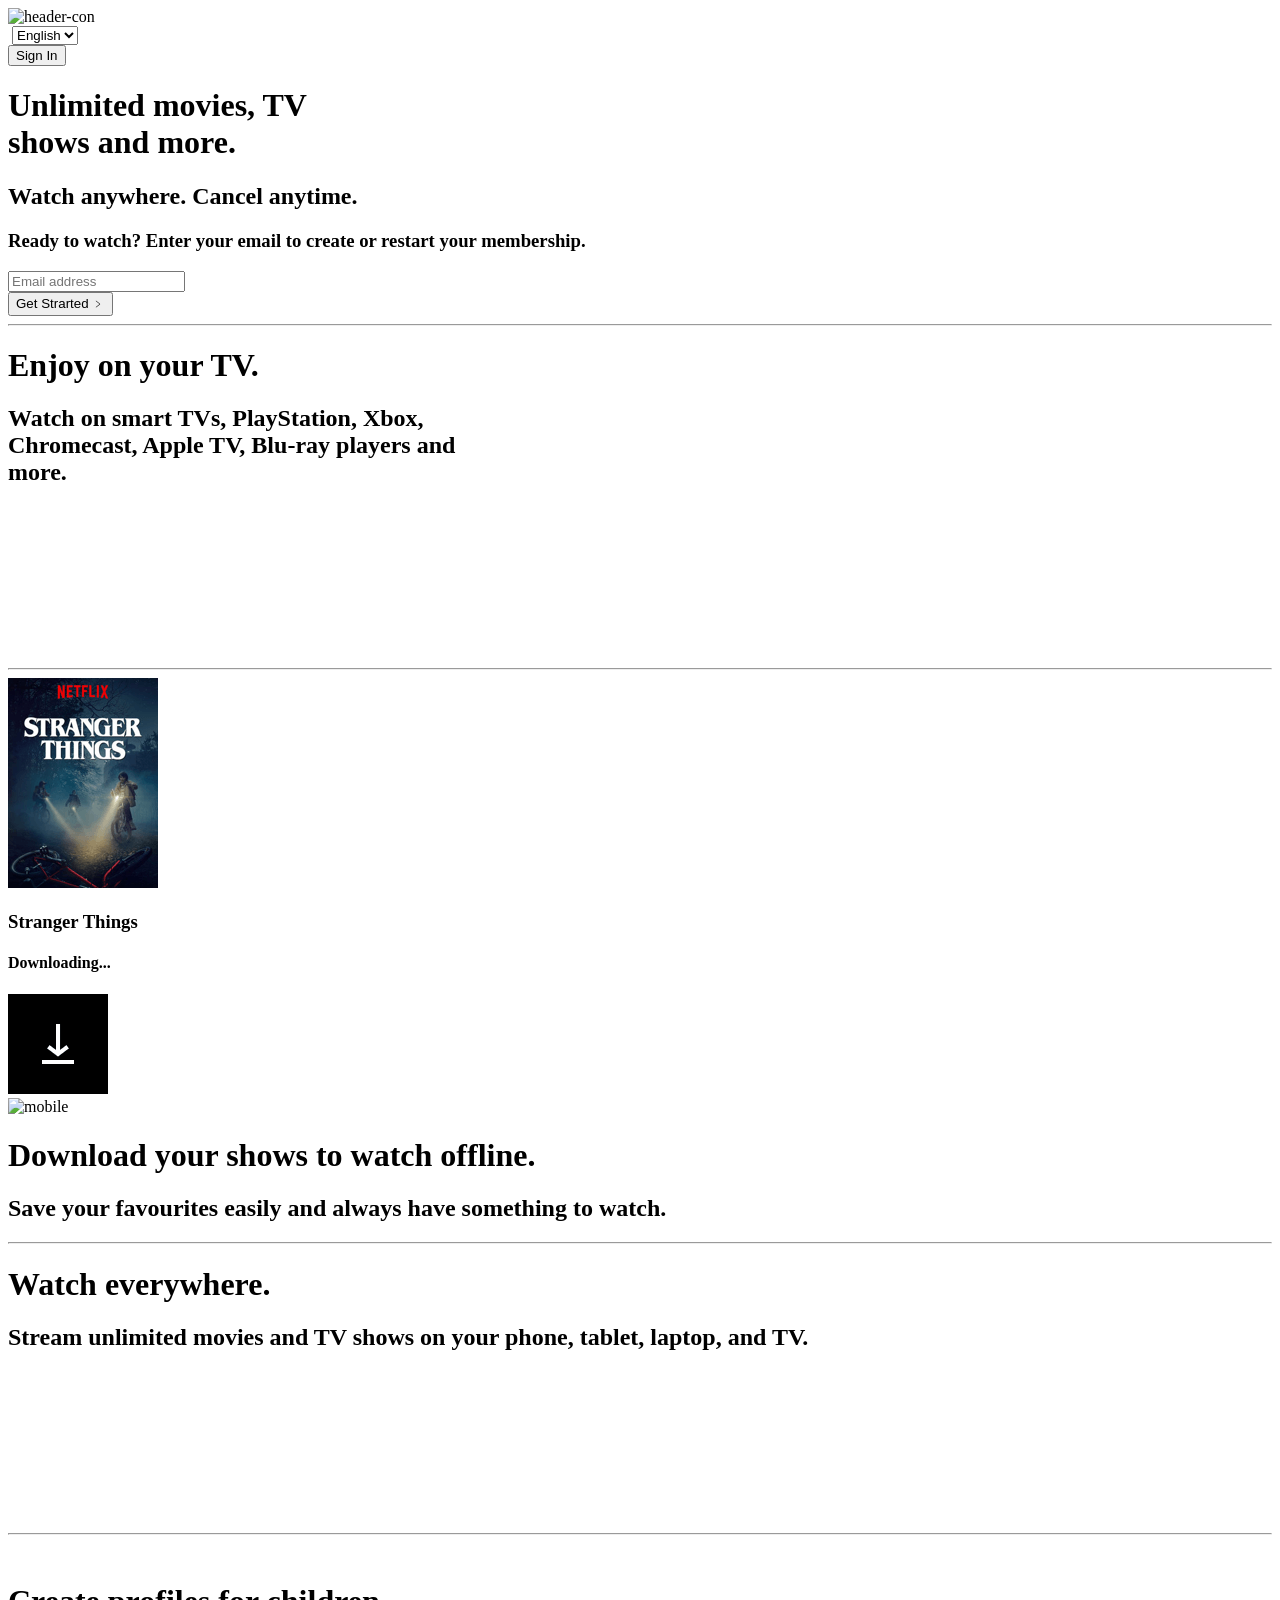
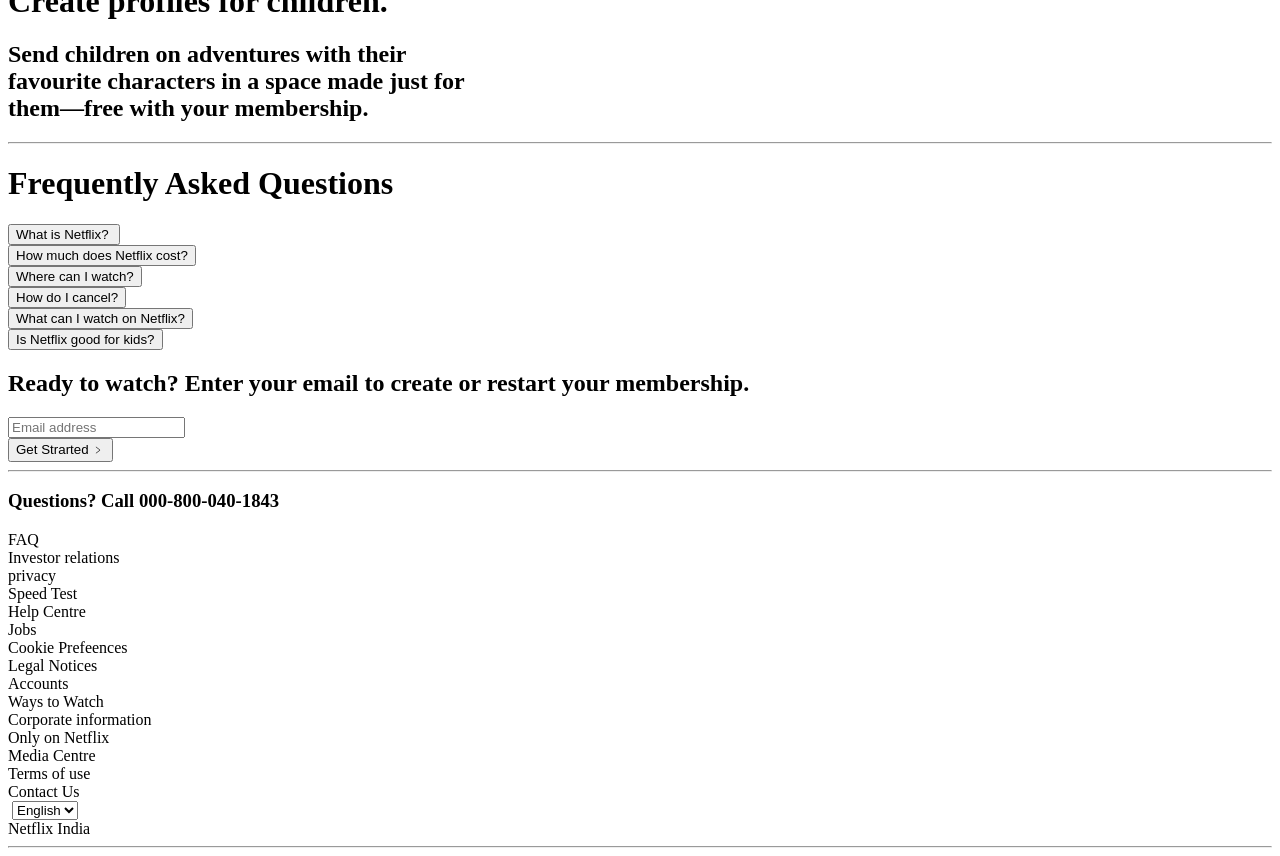
==== index.html @ 5cff6fd0 "title changed" ====
<!DOCTYPE html>
<html>
    <head>
        <title>Netfix Clone</title>
        <link rel="shortcut icon" href="../netflix/images/N.png" type="image/x-icon">
        <link rel="stylesheet" href="../netflix/css/header.css">
        <link rel="stylesheet" href="../netflix/css/general.css">
        <link rel="stylesheet" href="../netflix/css/section2.css">
        <link rel="stylesheet" href="../netflix/css/section3.css">
        <link rel="stylesheet" href="../netflix/css/section4.css">
        <link rel="stylesheet" href="../netflix/css/section5.css">
        <link rel="stylesheet" href="../netflix/css/section6.css">
        <link rel="stylesheet" href="../netflix/css/footer.css">
    </head>
    <body>
        <div class="header">
            <div class="top-header">
                <div>
                    <img class="header-icon" src="../netflix/images/page icon.svg" alt="header-con">
                </div>
                <div class="header-right">
                    <div class="select">
                        <img class="globe" src="../netflix/images/globe.png" alt="">
                        <select data-uia="language-picker-header" class="lang-select" id="lang-switcher-header-select" tabindex="0" placeholder="lang-switcher">
                            <option selected="" lang="en" value="/in/" data-language="en" data-country="IN">English</option>
                            <option lang="hi" value="/in-hi/" data-language="hi" data-country="IN">हिन्दी</option>
                        </select>
                    </div>
                    <div>
                </div>               
                    <button class="Sign-in-button">Sign In</button>
                </div>
            </div>
            <div class="middle-header">
                <div class="headers">
                    <h1 class="H-h1">Unlimited movies, TV <br> shows and more.</h1>
                    <h2 class="H-h2">Watch anywhere. Cancel anytime.</h2>
                    <h3 class="H-h3">Ready to watch? Enter your email to create or restart your membership.</h3>
                    <div class="input">
                        <div class="email-input">
                            <input class="email" type="email" placeholder="Email address">
                        </div>
                        <div>
                            <button class="input-button">Get Strarted &#xFE65;</button>
                        </div>
                    </div>
                </div>             
             </div>
        </div>
        <hr class="hr1">
        <div class="section2">
           <div class="s-2-1">
                <div class="sec2-h">
                    <div><h1 class="s2-h1">Enjoy on your TV.</h1></div>
                <div><h2 class="s2-h2">Watch on smart TVs, PlayStation, Xbox,<br>
                    Chromecast, Apple TV, Blu-ray players and <br>
                     more.</h2>
                </div>
                </div>               
           </div> 
           <div class="s-2-2">
                <img class="tv" src="../netflix/images/tv.png" alt="">
                <video class="tv-video" data-uia="our-story-card-video" autoplay="" playsinline="" muted="" loop=""><source src="https://assets.nflxext.com/ffe/siteui/acquisition/ourStory/fuji/desktop/video-tv-in-0819.m4v" type="video/mp4"></video>
           </div>
        </div>
        <hr class="hr1">
        <div class="section3">
            <div class="mobile">                
                <div class="m-part2">
                    <div class="m-animation">
                        <div class="m-sec1"><img src="images/boxshot.png" alt=""></div>
                        <div class="m-sec2">
                            <h3>Stranger Things</h3>
                            <h4>Downloading...</h4>
                        </div>
                        <div class="m-sec3">
                            <img src="images/download-icon.gif" alt="">
                        </div>
                    </div>
                </div>   
                <div class="m-part1"><img src="../netflix/images/mobile.jpg" alt="mobile"></div>             
            </div>
            <div class="sec3-h">
                <div class="s3-h1">
                    <h1>Download your shows to watch offline.</h1>
                </div>
                <div class="s3-h2">
                    <h2>Save your favourites easily and always have something to watch.</h2>
                </div>
            </div>
        </div>
        <hr class="hr1">
        <div class="section4">            
            <div class="s4-h">
                <h1>Watch everywhere.</h1>
                <h2>Stream unlimited movies and TV shows on your phone, tablet, laptop, and TV.</h2>
            </div>
            <div class="tv-2">
                <img src="../netflix/images/tv-2.png" alt="">
                <video class="our-story-card-video" data-uia="our-story-card-video" autoplay="" playsinline="" muted="" loop=""><source src="https://assets.nflxext.com/ffe/siteui/acquisition/ourStory/fuji/desktop/video-devices-in.m4v" type="video/mp4"></video>
            </div>
        </div>
        <hr class="hr1">
        <div class="section5">
            <div class="s5-pic">
                <img src="../netflix/images/kids-pic.png" alt="">
            </div>
            <div class="s5-h">
                <h1>Create profiles for children.</h1>
                <h2>Send children on adventures with their <br> favourite characters in a space made just for <br> them—free with your membership.</h2>
            </div>
        </div>
        <hr class="hr1">
        <div class="section6">
            <div class="s6-h">
                <h1>Frequently Asked Questions</h1>
            </div>
            <div class="FAQ">
                <div class="FAQ-button">
                    <button>What is Netflix? <img class="plus" src="../netflix/images/plus.svg" alt=""></button>
                </div>
                <div class="FAQ-button">
                    <button>How much does Netflix cost?<img class="plus" src="../netflix/images/plus.svg" alt=""></button>
                </div>
                <div class="FAQ-button">
                    <button>Where can I watch?<img class="plus" src="../netflix/images/plus.svg" alt=""></button>
                </div>
                <div class="FAQ-button">
                    <button>How do I cancel?<img class="plus" src="../netflix/images/plus.svg" alt=""></button>
                </div>
                <div class="FAQ-button">
                    <button>What can I watch on Netflix?<img class="plus" src="../netflix/images/plus.svg" alt=""></button>
                </div>
                <div class="FAQ-button">
                    <button>Is Netflix good for kids?<img class="plus" src="../netflix/images/plus.svg" alt=""></button>
                </div>
            </div>
            <div class="s6-h2">
                <h2>Ready to watch? Enter your email to create or restart your membership.</h2>
            </div>
            <div>
                <div class="s6-input">
                    <div class="s6-email-input">
                        <input class="s6-email" type="email" placeholder="Email address">
                    </div>
                    <div>
                        <button class="s6-input-button">Get Strarted &#xFE65;</button>
                    </div>
                </div>
            </div>
        </div>
        <hr class="hr1">
        <div class="footer">
            <div>
                <h3>Questions? Call 000-800-040-1843</h3>
            </div>
            <div class="footer-content">
                <div class="footer-column">
                    <div class="r1">FAQ</div>
                    <div class="r2">Investor relations</div>
                    <div class="r3">privacy</div>
                    <div class="r4">Speed Test</div>
                </div>
                <div class="footer-column">
                    <div class="r1">Help Centre</div>
                    <div class="r2">Jobs</div>
                    <div class="r3">Cookie Prefeences</div>
                    <div class="r4">Legal Notices</div>
                </div>
                <div class="footer-column">
                    <div class="r1">Accounts</div>
                    <div class="r2">Ways to Watch</div>
                    <div class="r3">Corporate information</div>
                    <div class="r4">Only on Netflix </div>
                </div>
                <div class="footer-column">
                    <div class="r1">Media Centre</div>
                    <div class="r2">Terms of use</div>
                    <div class="r3">Contact Us</div>                    
                </div>
            </div>
            <div>               
                <div class="f-select">
                    <img class="f-globe" src="../netflix/images/globe.png" alt="">
                    <select data-uia="language-picker-header" class="f-lang-select" id="lang-switcher-header-select" tabindex="0" placeholder="lang-switcher">
                        <option selected="" lang="en" value="/in/" data-language="en" data-country="IN">English</option>
                        <option lang="hi" value="/in-hi/" data-language="hi" data-country="IN">हिन्दी</option>
                    </select>
                </div>
                <div>                   
            </div>
            <div class="netflix-india">Netflix India</div>
        </div>
        <hr class="hr2">
    </body>
</html>
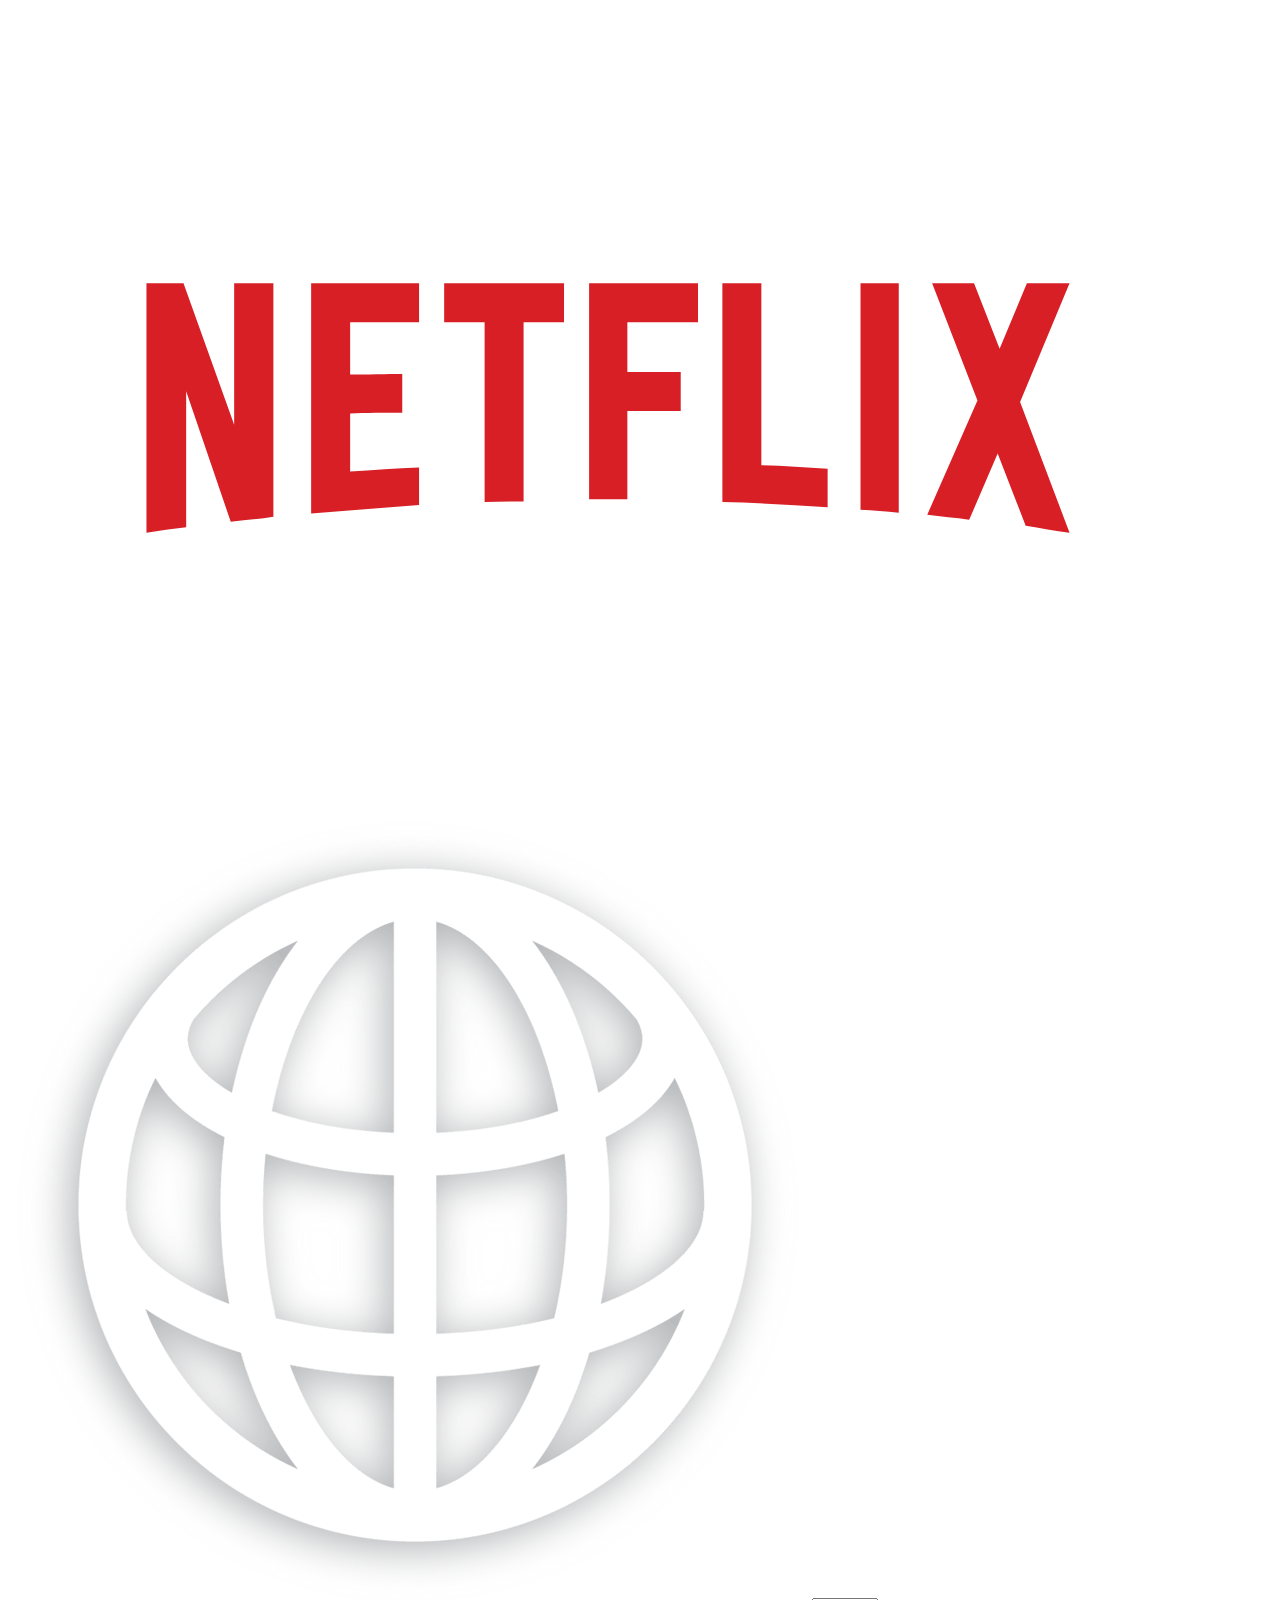
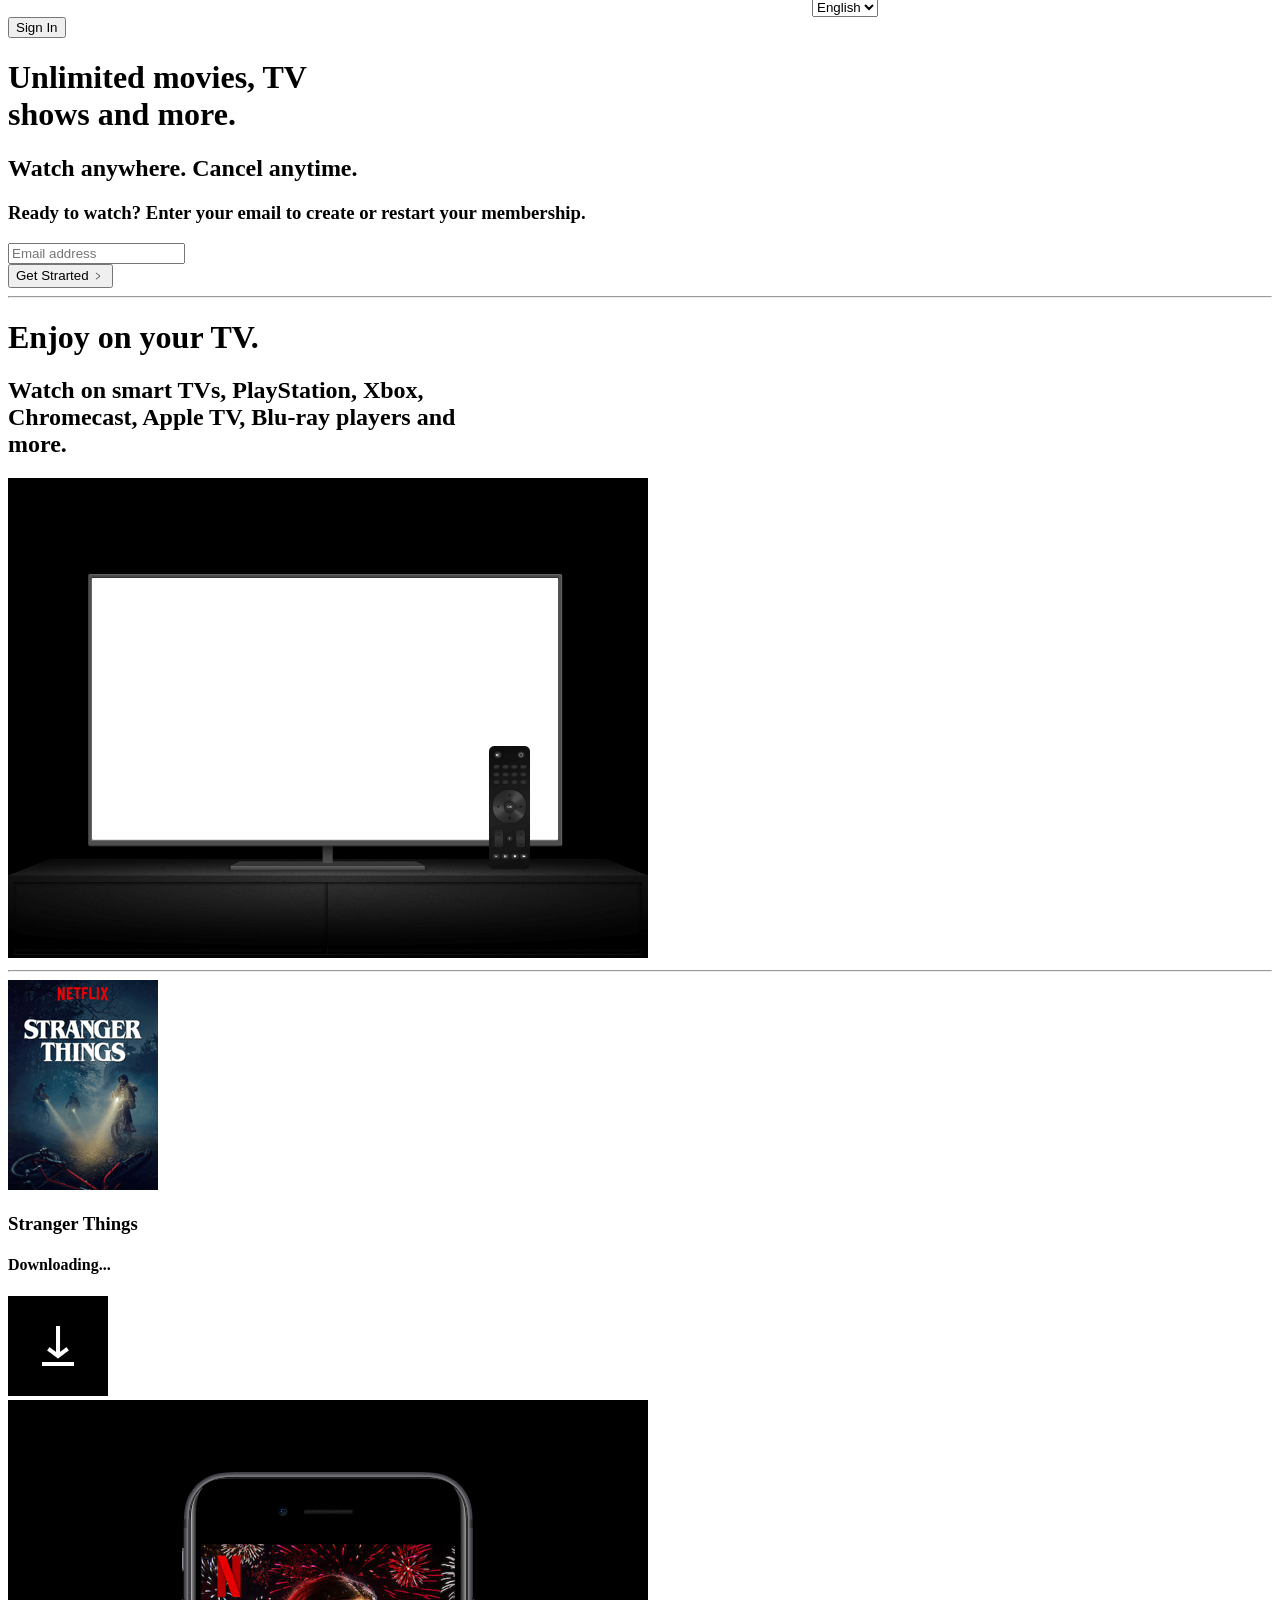
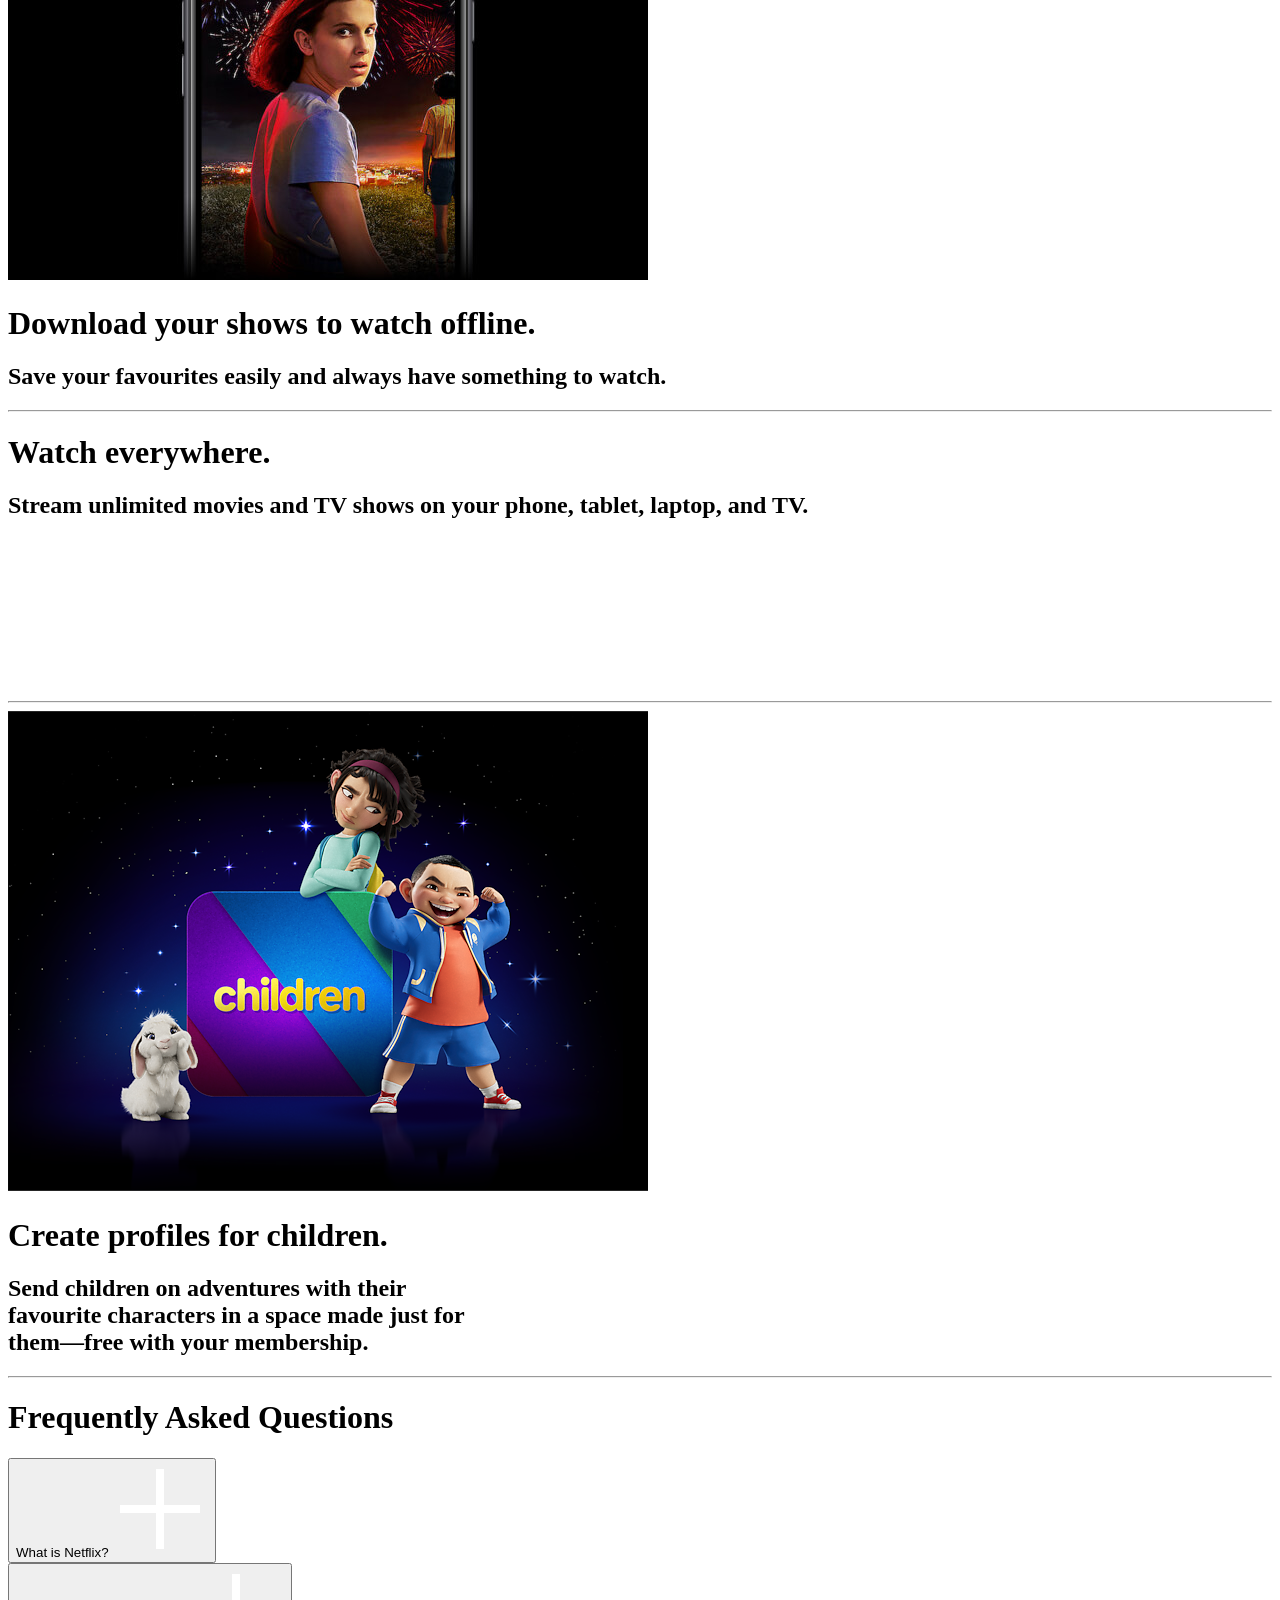
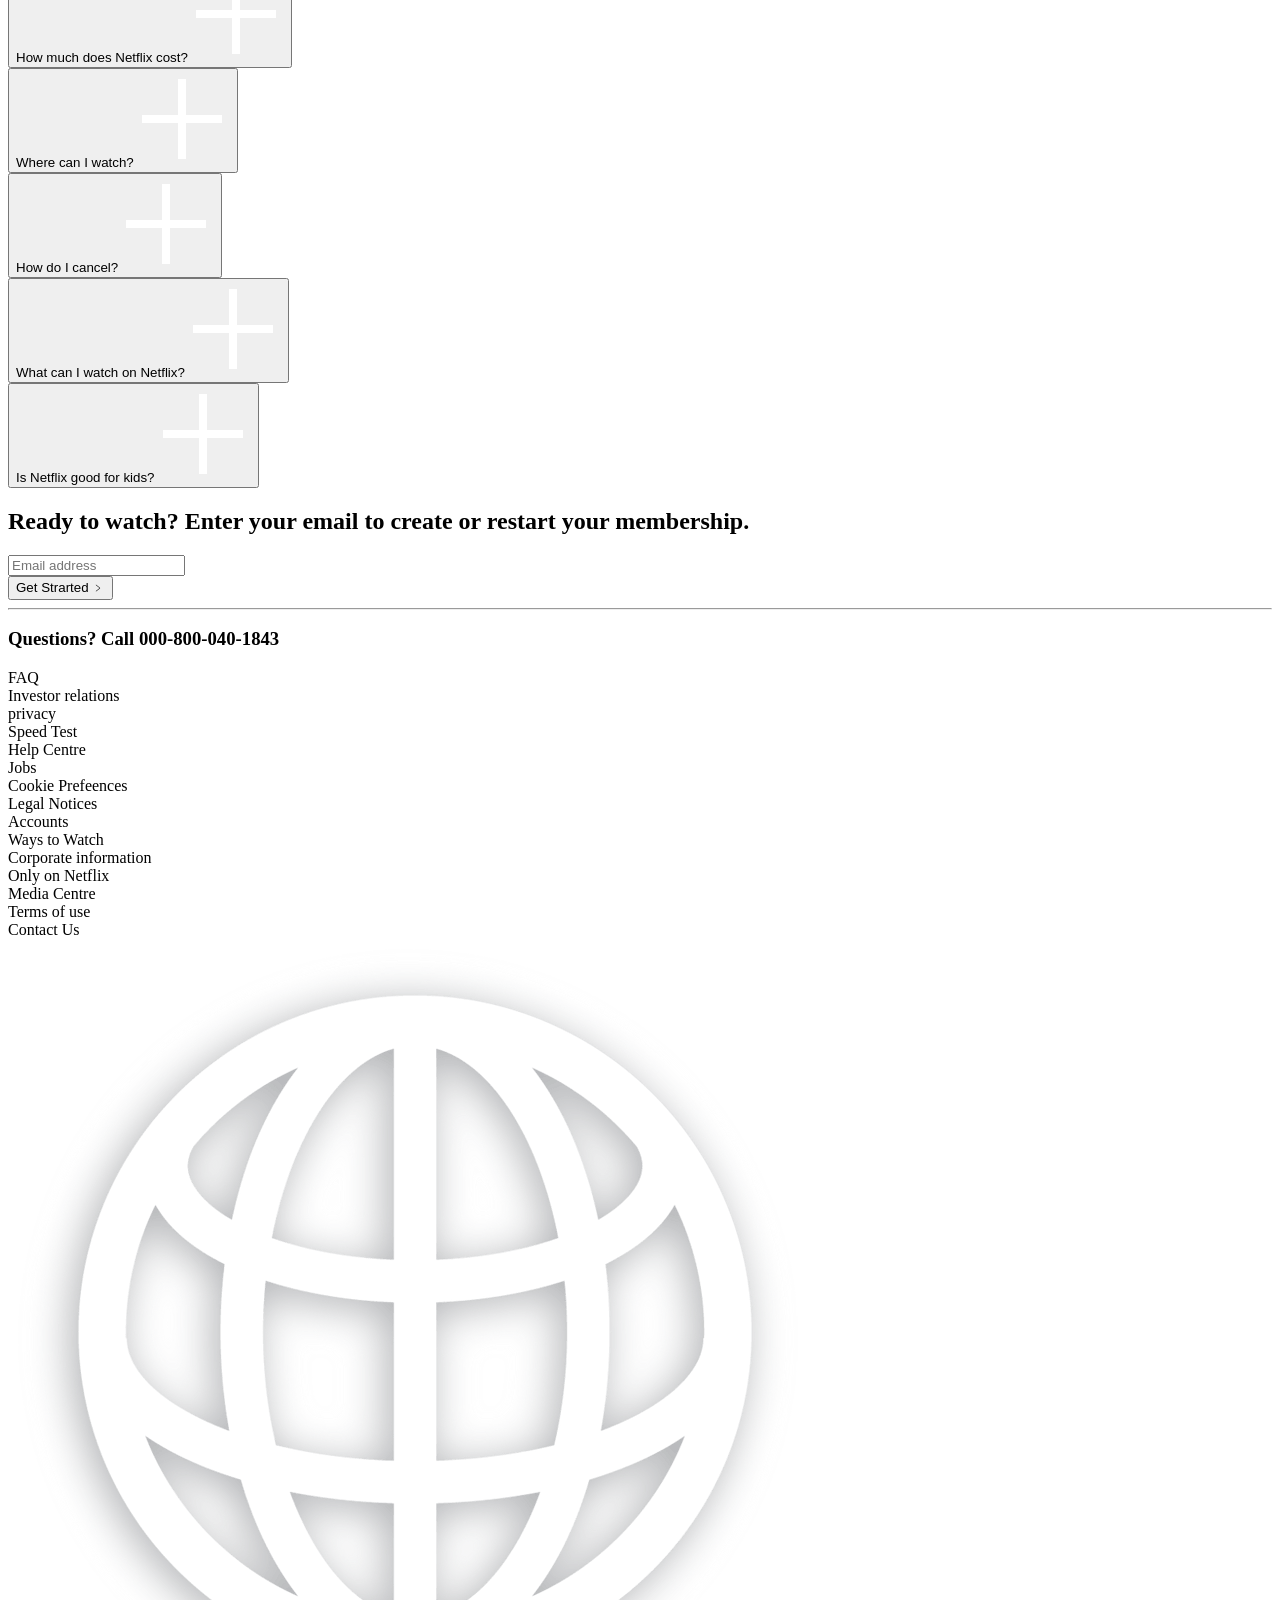
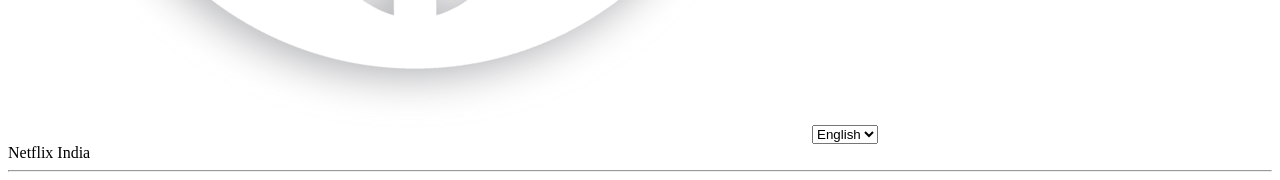
==== commit fd7e3a8d: "changed" ====
--- a/index.html
+++ b/index.html
@@ -2,7 +2,7 @@
 <html>
     <head>
         <title>Netfix Clone</title>
-        <link rel="shortcut icon" href="../netflix/images/N.png" type="image/x-icon">
+        <link rel="shortcut icon" href="images/N.png" type="image/x-icon">
         <link rel="stylesheet" href="../netflix/css/header.css">
         <link rel="stylesheet" href="../netflix/css/general.css">
         <link rel="stylesheet" href="../netflix/css/section2.css">
@@ -16,11 +16,11 @@
         <div class="header">
             <div class="top-header">
                 <div>
-                    <img class="header-icon" src="../netflix/images/page icon.svg" alt="header-con">
+                    <img class="header-icon" src="images/page icon.svg" alt="header-con">
                 </div>
                 <div class="header-right">
                     <div class="select">
-                        <img class="globe" src="../netflix/images/globe.png" alt="">
+                        <img class="globe" src="images/globe.png" alt="">
                         <select data-uia="language-picker-header" class="lang-select" id="lang-switcher-header-select" tabindex="0" placeholder="lang-switcher">
                             <option selected="" lang="en" value="/in/" data-language="en" data-country="IN">English</option>
                             <option lang="hi" value="/in-hi/" data-language="hi" data-country="IN">हिन्दी</option>
@@ -59,7 +59,7 @@
                 </div>               
            </div> 
            <div class="s-2-2">
-                <img class="tv" src="../netflix/images/tv.png" alt="">
+                <img class="tv" src="images/tv.png" alt="">
                 <video class="tv-video" data-uia="our-story-card-video" autoplay="" playsinline="" muted="" loop=""><source src="https://assets.nflxext.com/ffe/siteui/acquisition/ourStory/fuji/desktop/video-tv-in-0819.m4v" type="video/mp4"></video>
            </div>
         </div>
@@ -78,7 +78,7 @@
                         </div>
                     </div>
                 </div>   
-                <div class="m-part1"><img src="../netflix/images/mobile.jpg" alt="mobile"></div>             
+                <div class="m-part1"><img src="images/mobile.jpg" alt="mobile"></div>             
             </div>
             <div class="sec3-h">
                 <div class="s3-h1">
@@ -96,14 +96,14 @@
                 <h2>Stream unlimited movies and TV shows on your phone, tablet, laptop, and TV.</h2>
             </div>
             <div class="tv-2">
-                <img src="../netflix/images/tv-2.png" alt="">
+                <img src="mages/tv-2.png" alt="">
                 <video class="our-story-card-video" data-uia="our-story-card-video" autoplay="" playsinline="" muted="" loop=""><source src="https://assets.nflxext.com/ffe/siteui/acquisition/ourStory/fuji/desktop/video-devices-in.m4v" type="video/mp4"></video>
             </div>
         </div>
         <hr class="hr1">
         <div class="section5">
             <div class="s5-pic">
-                <img src="../netflix/images/kids-pic.png" alt="">
+                <img src="images/kids-pic.png" alt="">
             </div>
             <div class="s5-h">
                 <h1>Create profiles for children.</h1>
@@ -117,22 +117,22 @@
             </div>
             <div class="FAQ">
                 <div class="FAQ-button">
-                    <button>What is Netflix? <img class="plus" src="../netflix/images/plus.svg" alt=""></button>
+                    <button>What is Netflix? <img class="plus" src="images/plus.svg" alt=""></button>
                 </div>
                 <div class="FAQ-button">
-                    <button>How much does Netflix cost?<img class="plus" src="../netflix/images/plus.svg" alt=""></button>
+                    <button>How much does Netflix cost?<img class="plus" src="images/plus.svg" alt=""></button>
                 </div>
                 <div class="FAQ-button">
-                    <button>Where can I watch?<img class="plus" src="../netflix/images/plus.svg" alt=""></button>
+                    <button>Where can I watch?<img class="plus" src="images/plus.svg" alt=""></button>
                 </div>
                 <div class="FAQ-button">
-                    <button>How do I cancel?<img class="plus" src="../netflix/images/plus.svg" alt=""></button>
+                    <button>How do I cancel?<img class="plus" src="images/plus.svg" alt=""></button>
                 </div>
                 <div class="FAQ-button">
-                    <button>What can I watch on Netflix?<img class="plus" src="../netflix/images/plus.svg" alt=""></button>
+                    <button>What can I watch on Netflix?<img class="plus" src="images/plus.svg" alt=""></button>
                 </div>
                 <div class="FAQ-button">
-                    <button>Is Netflix good for kids?<img class="plus" src="../netflix/images/plus.svg" alt=""></button>
+                    <button>Is Netflix good for kids?<img class="plus" src="images/plus.svg" alt=""></button>
                 </div>
             </div>
             <div class="s6-h2">
@@ -181,7 +181,7 @@
             </div>
             <div>               
                 <div class="f-select">
-                    <img class="f-globe" src="../netflix/images/globe.png" alt="">
+                    <img class="f-globe" src="images/globe.png" alt="">
                     <select data-uia="language-picker-header" class="f-lang-select" id="lang-switcher-header-select" tabindex="0" placeholder="lang-switcher">
                         <option selected="" lang="en" value="/in/" data-language="en" data-country="IN">English</option>
                         <option lang="hi" value="/in-hi/" data-language="hi" data-country="IN">हिन्दी</option>
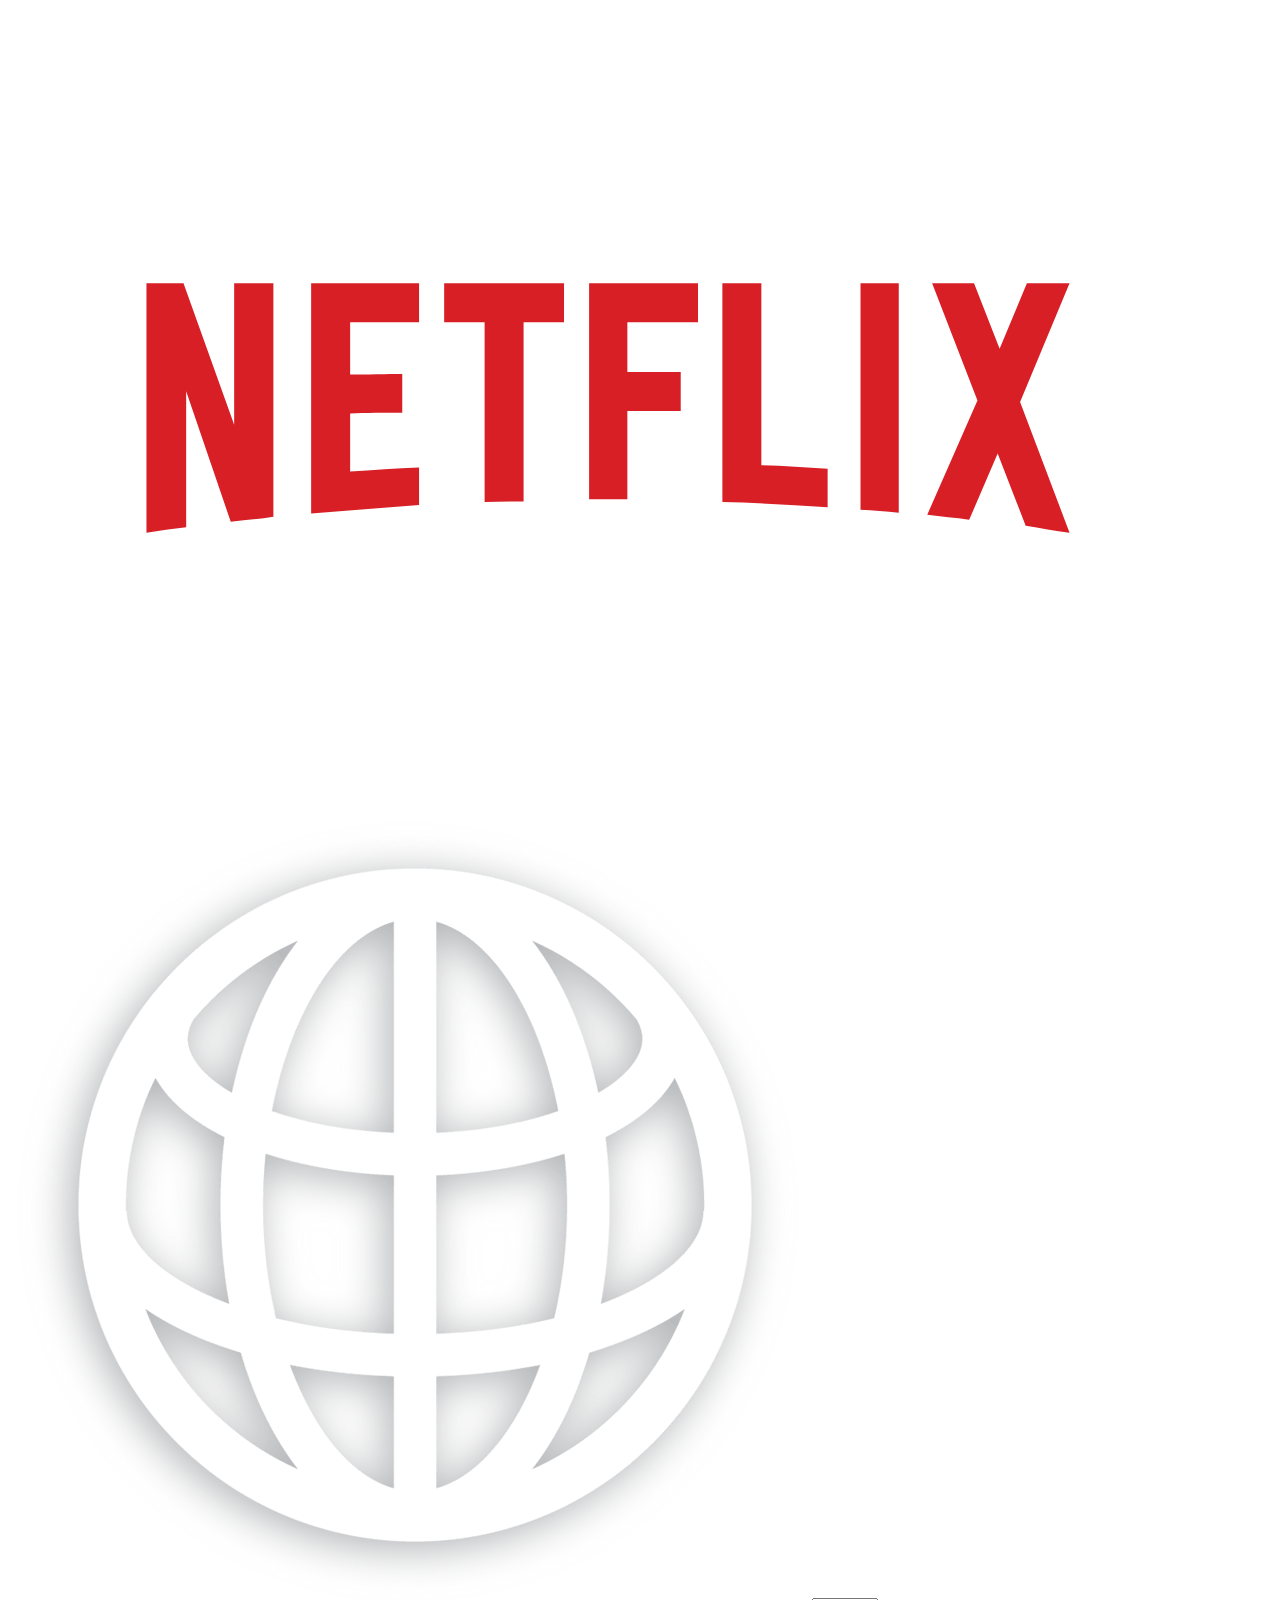
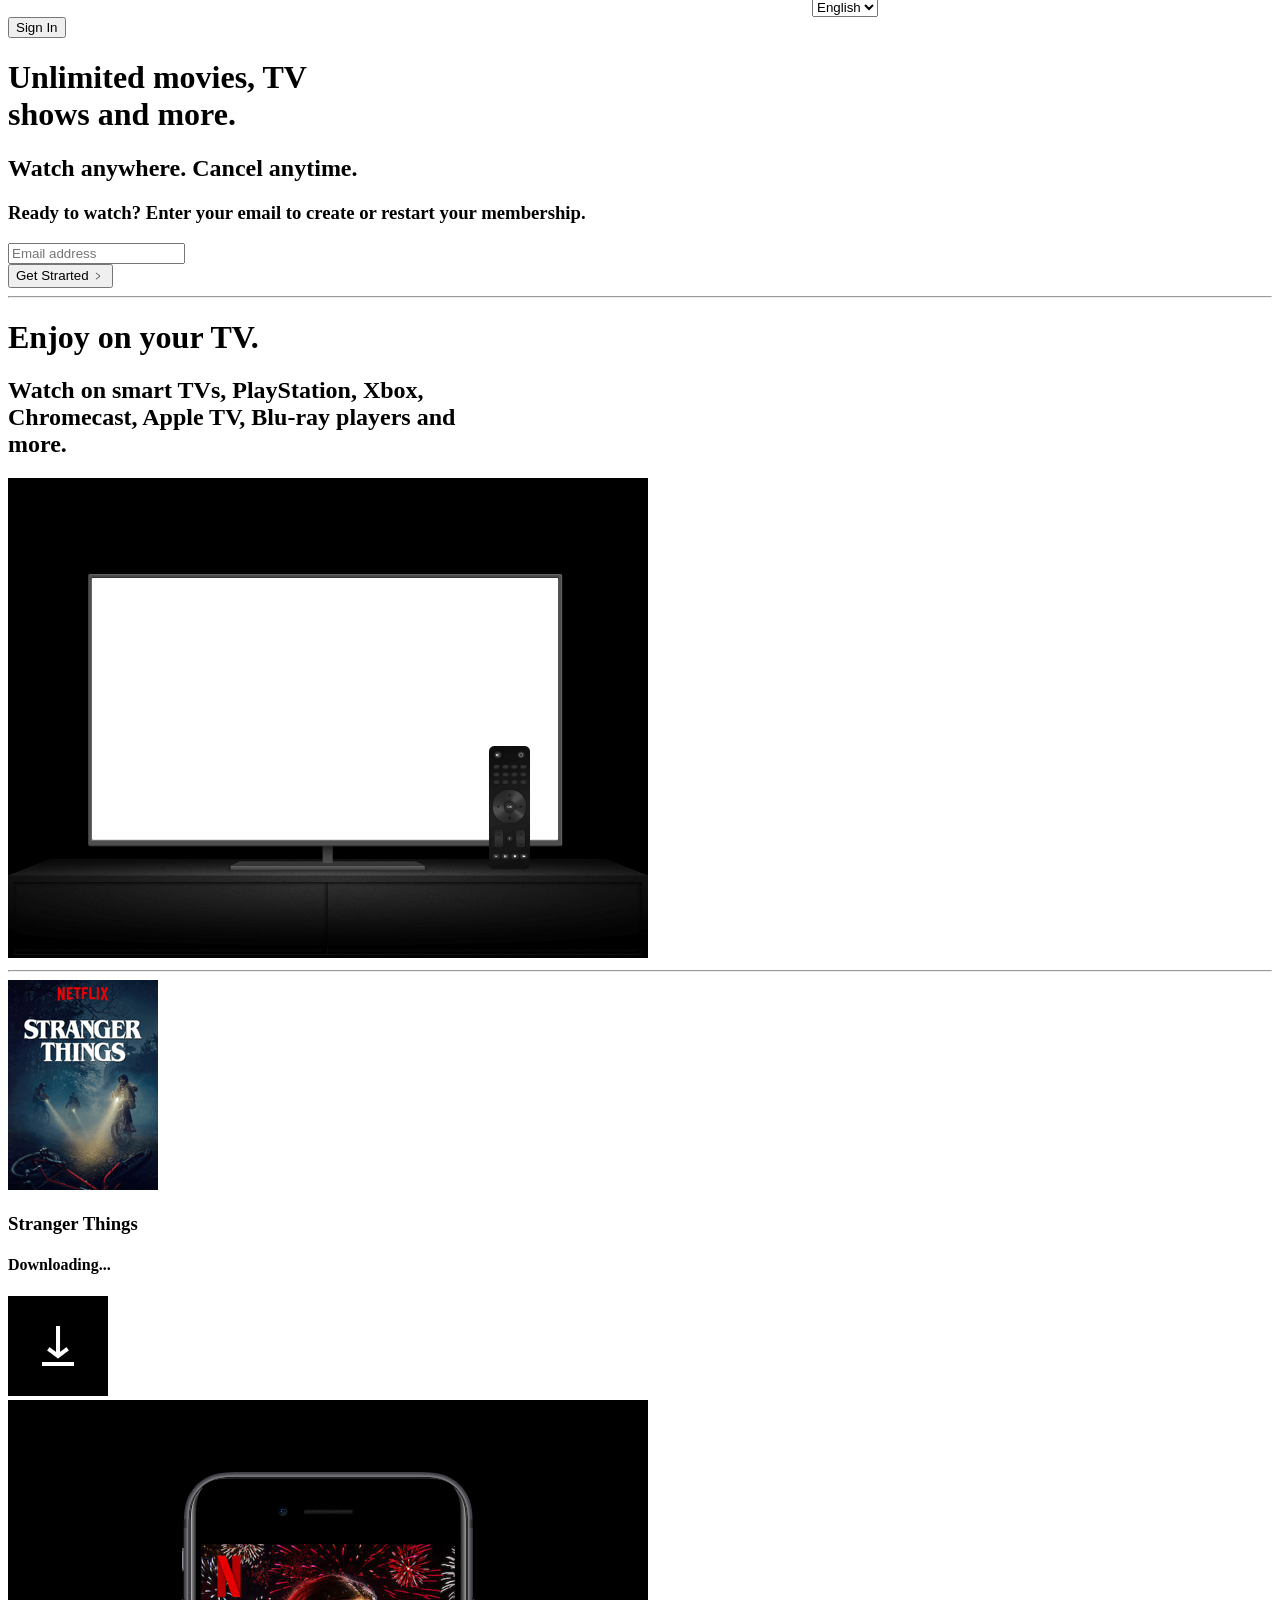
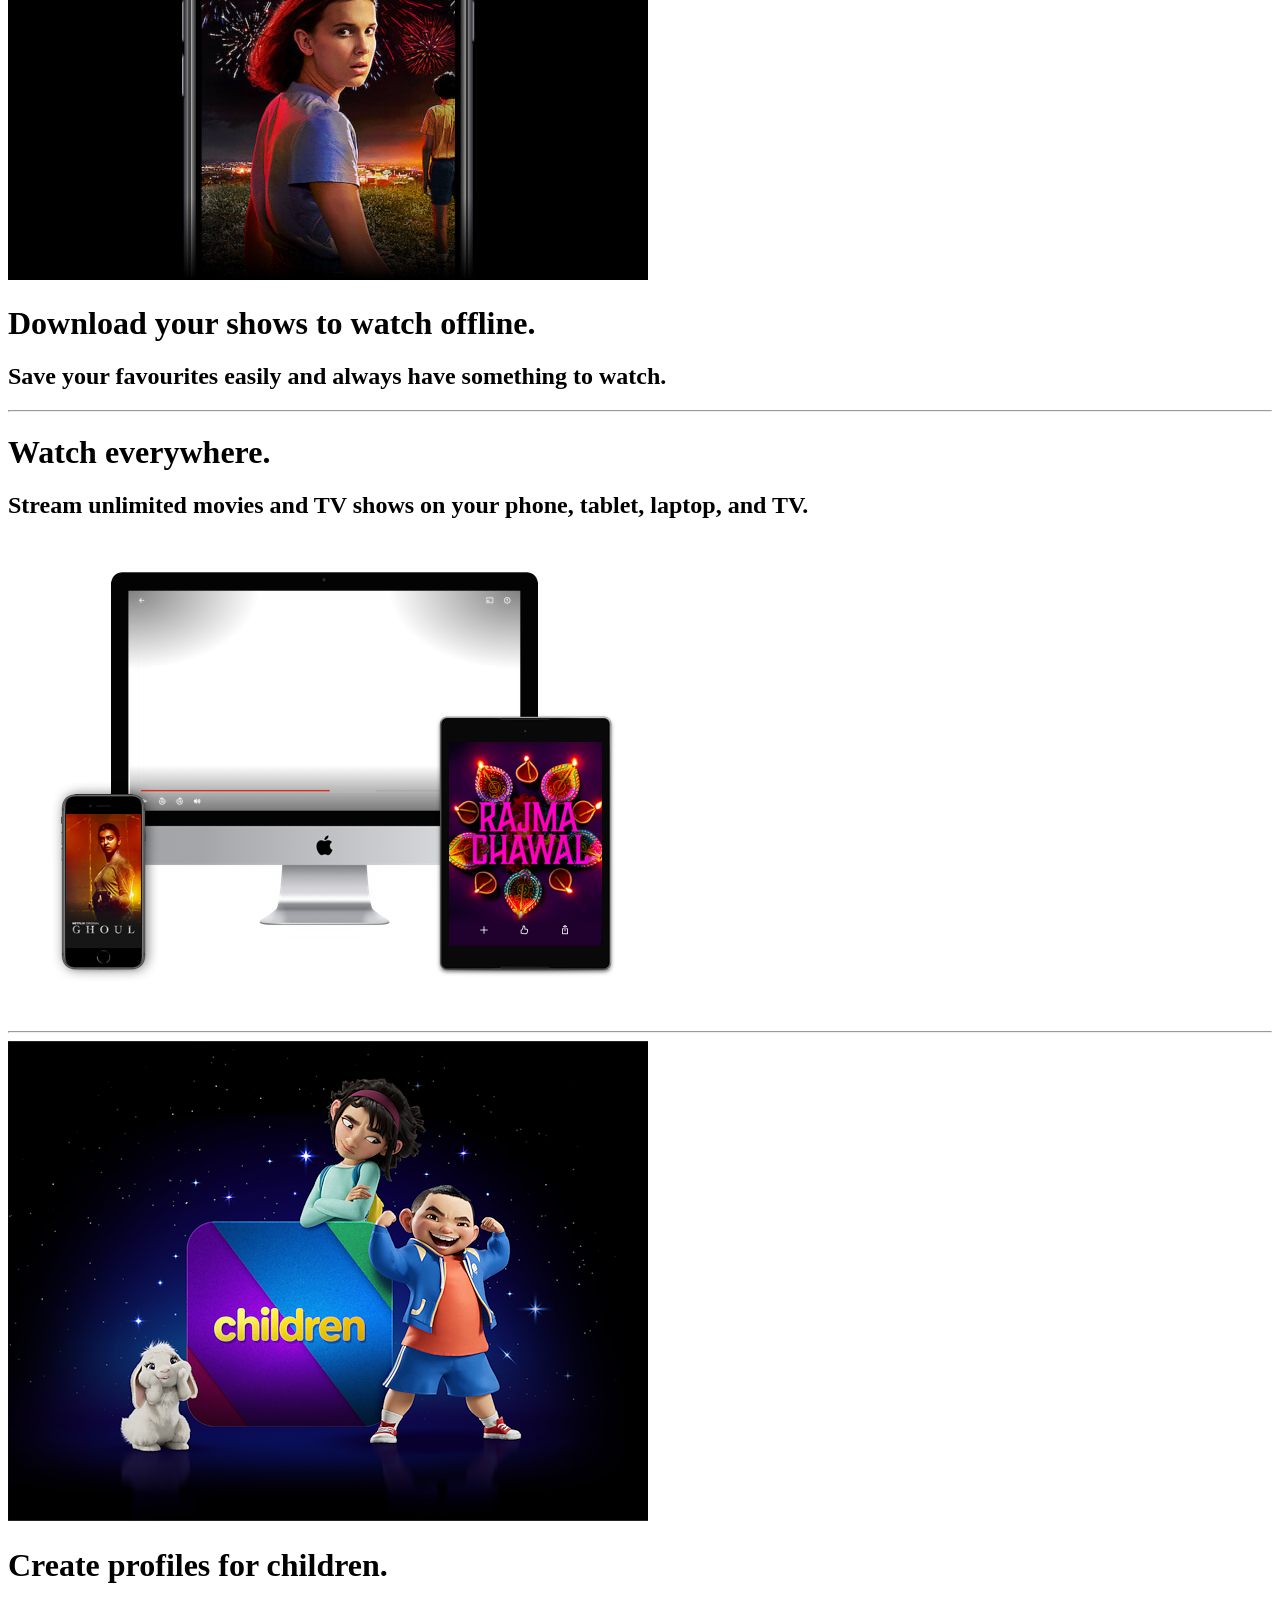
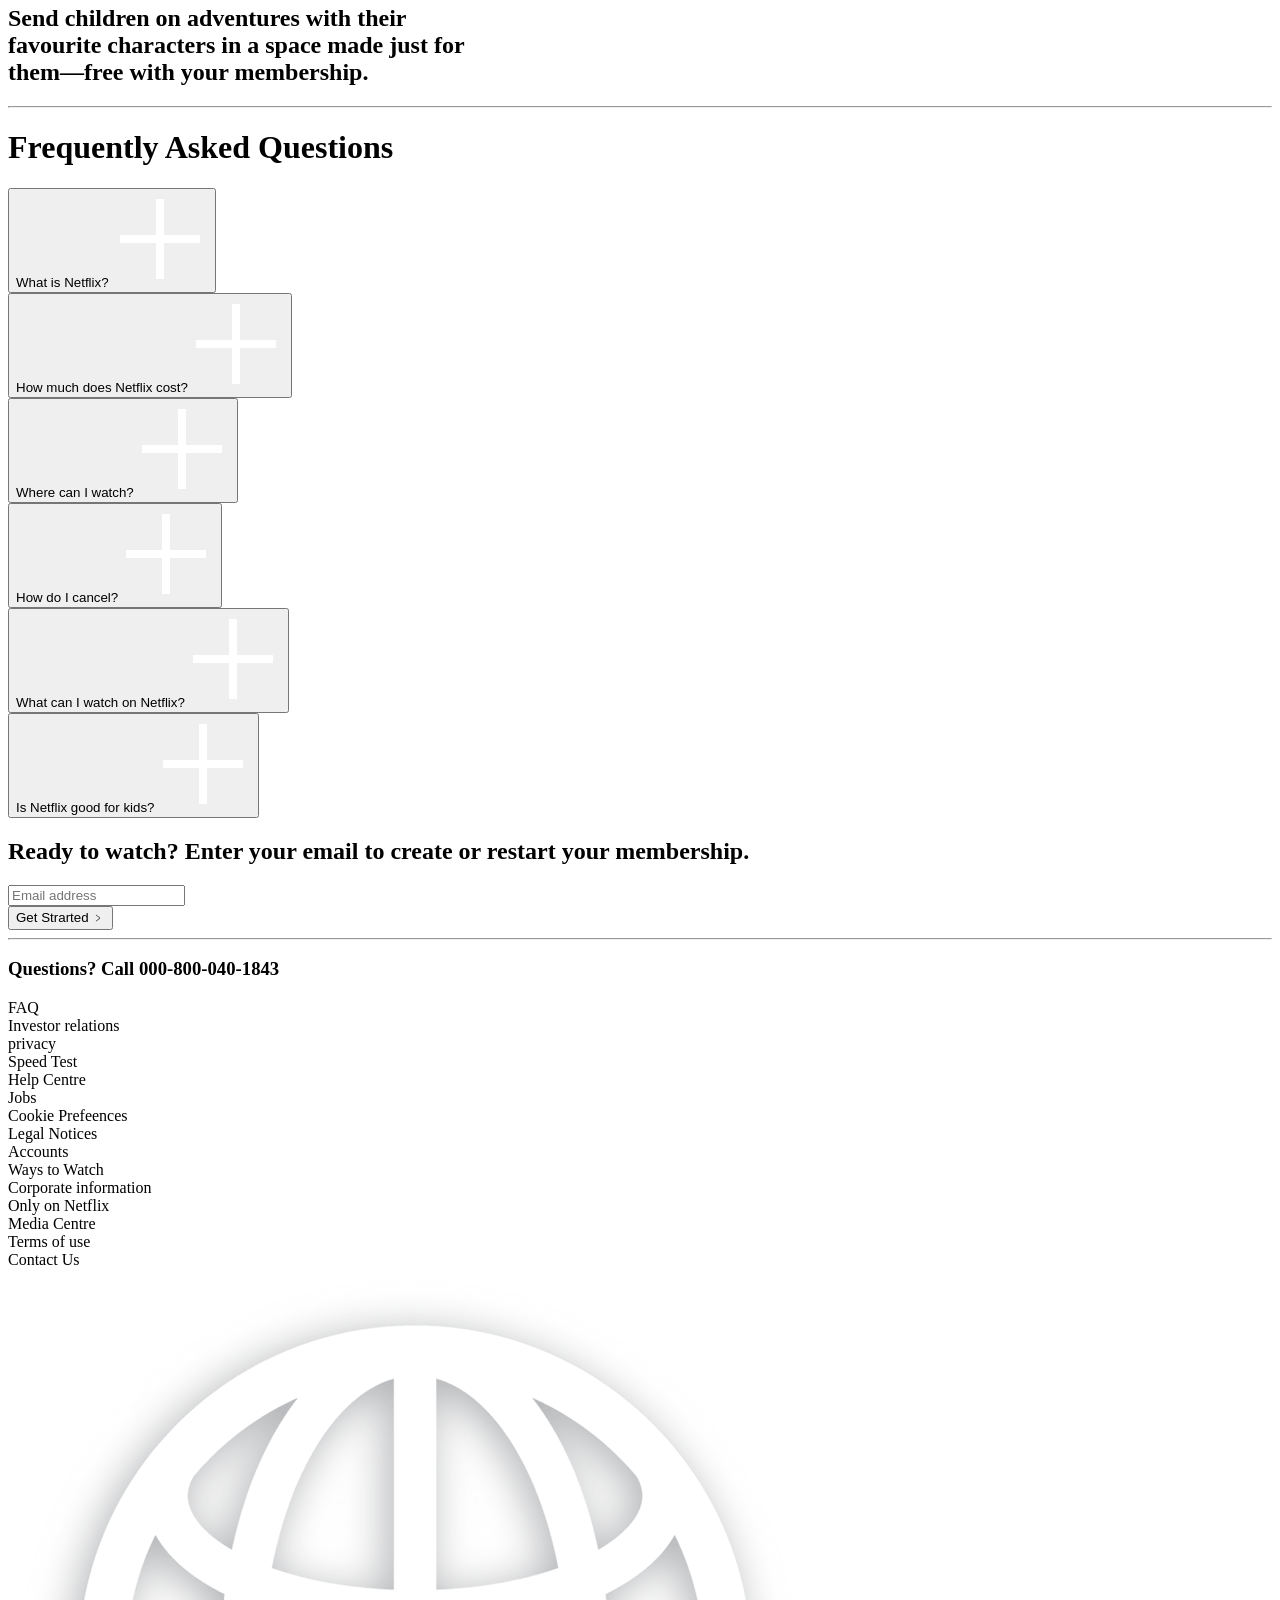
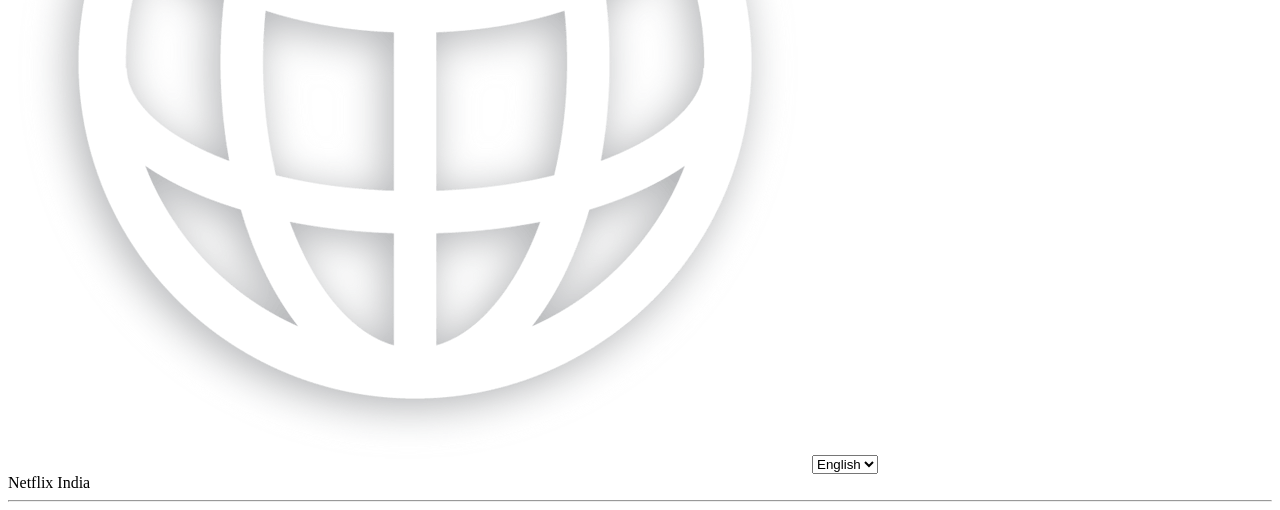
==== commit 178a581d: "image added" ====
--- a/index.html
+++ b/index.html
@@ -96,7 +96,7 @@
                 <h2>Stream unlimited movies and TV shows on your phone, tablet, laptop, and TV.</h2>
             </div>
             <div class="tv-2">
-                <img src="mages/tv-2.png" alt="">
+                <img src="images/tv-2.png" alt="">
                 <video class="our-story-card-video" data-uia="our-story-card-video" autoplay="" playsinline="" muted="" loop=""><source src="https://assets.nflxext.com/ffe/siteui/acquisition/ourStory/fuji/desktop/video-devices-in.m4v" type="video/mp4"></video>
             </div>
         </div>
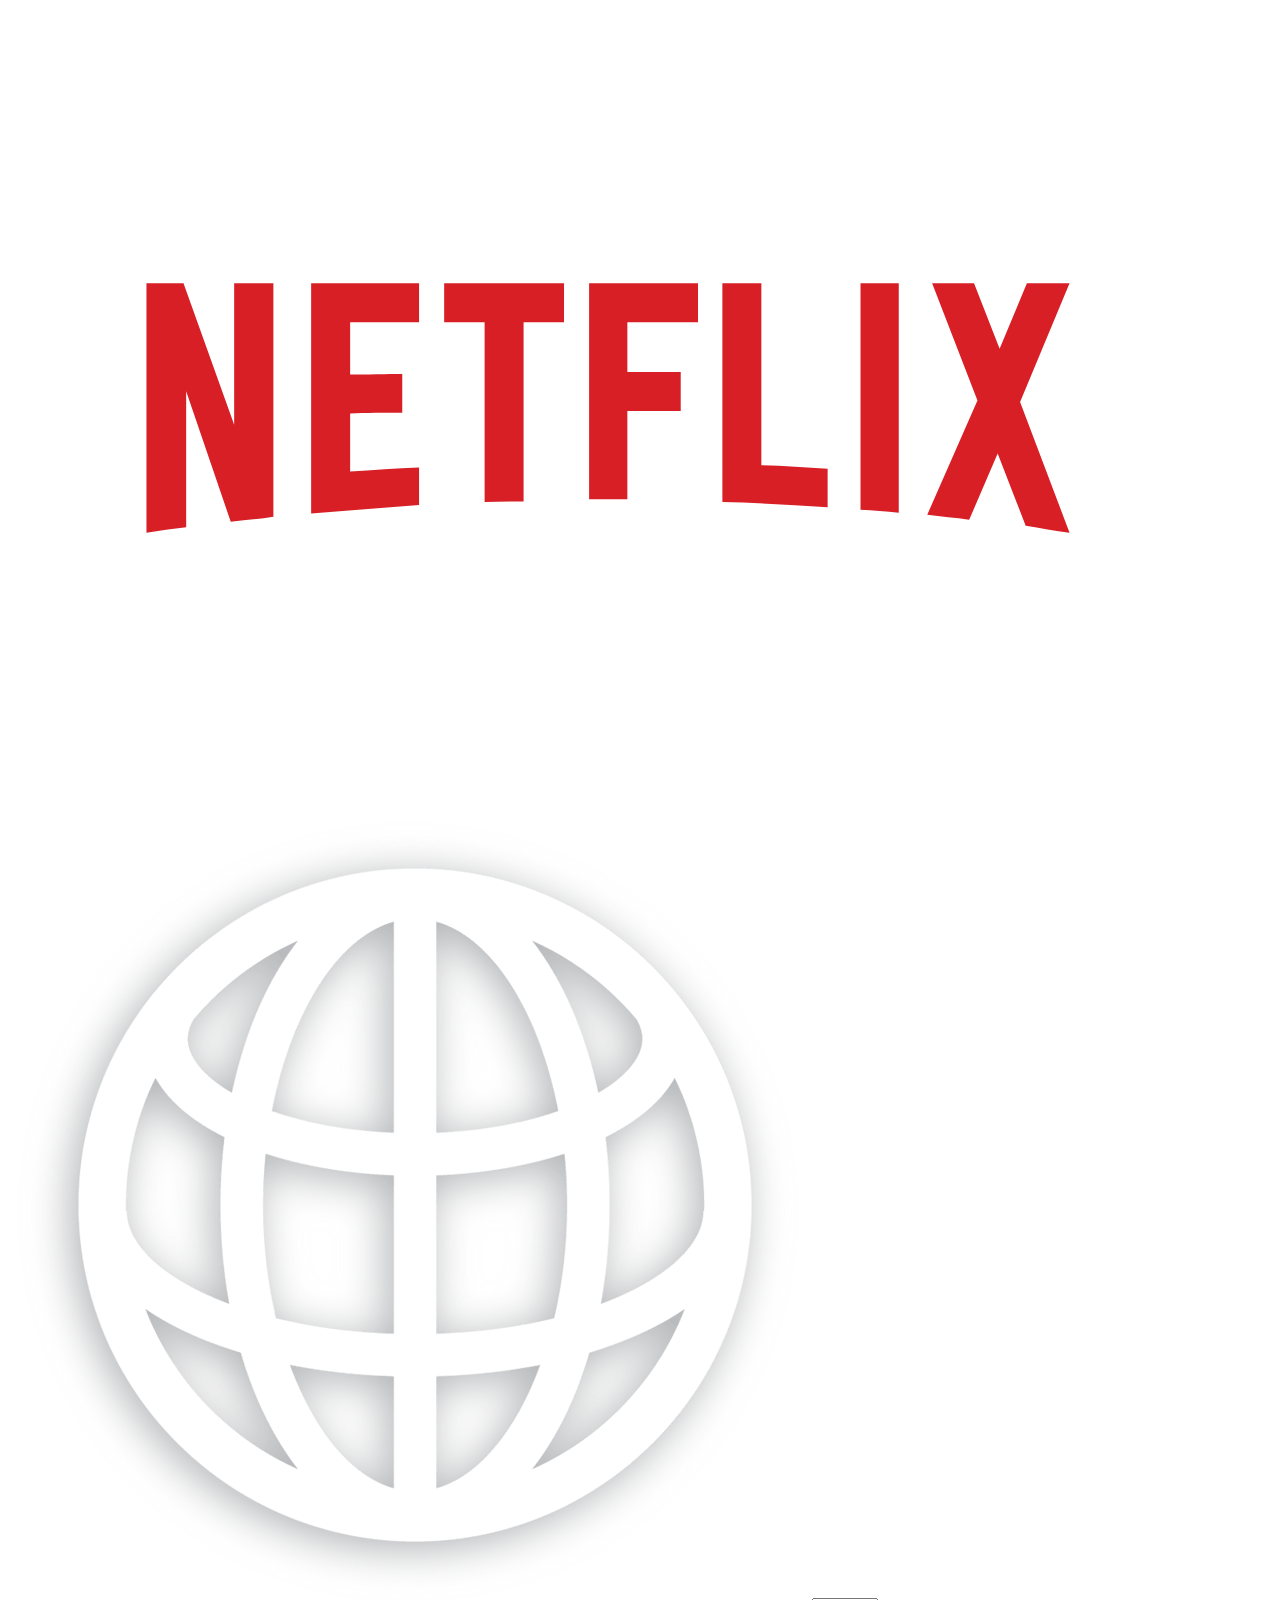
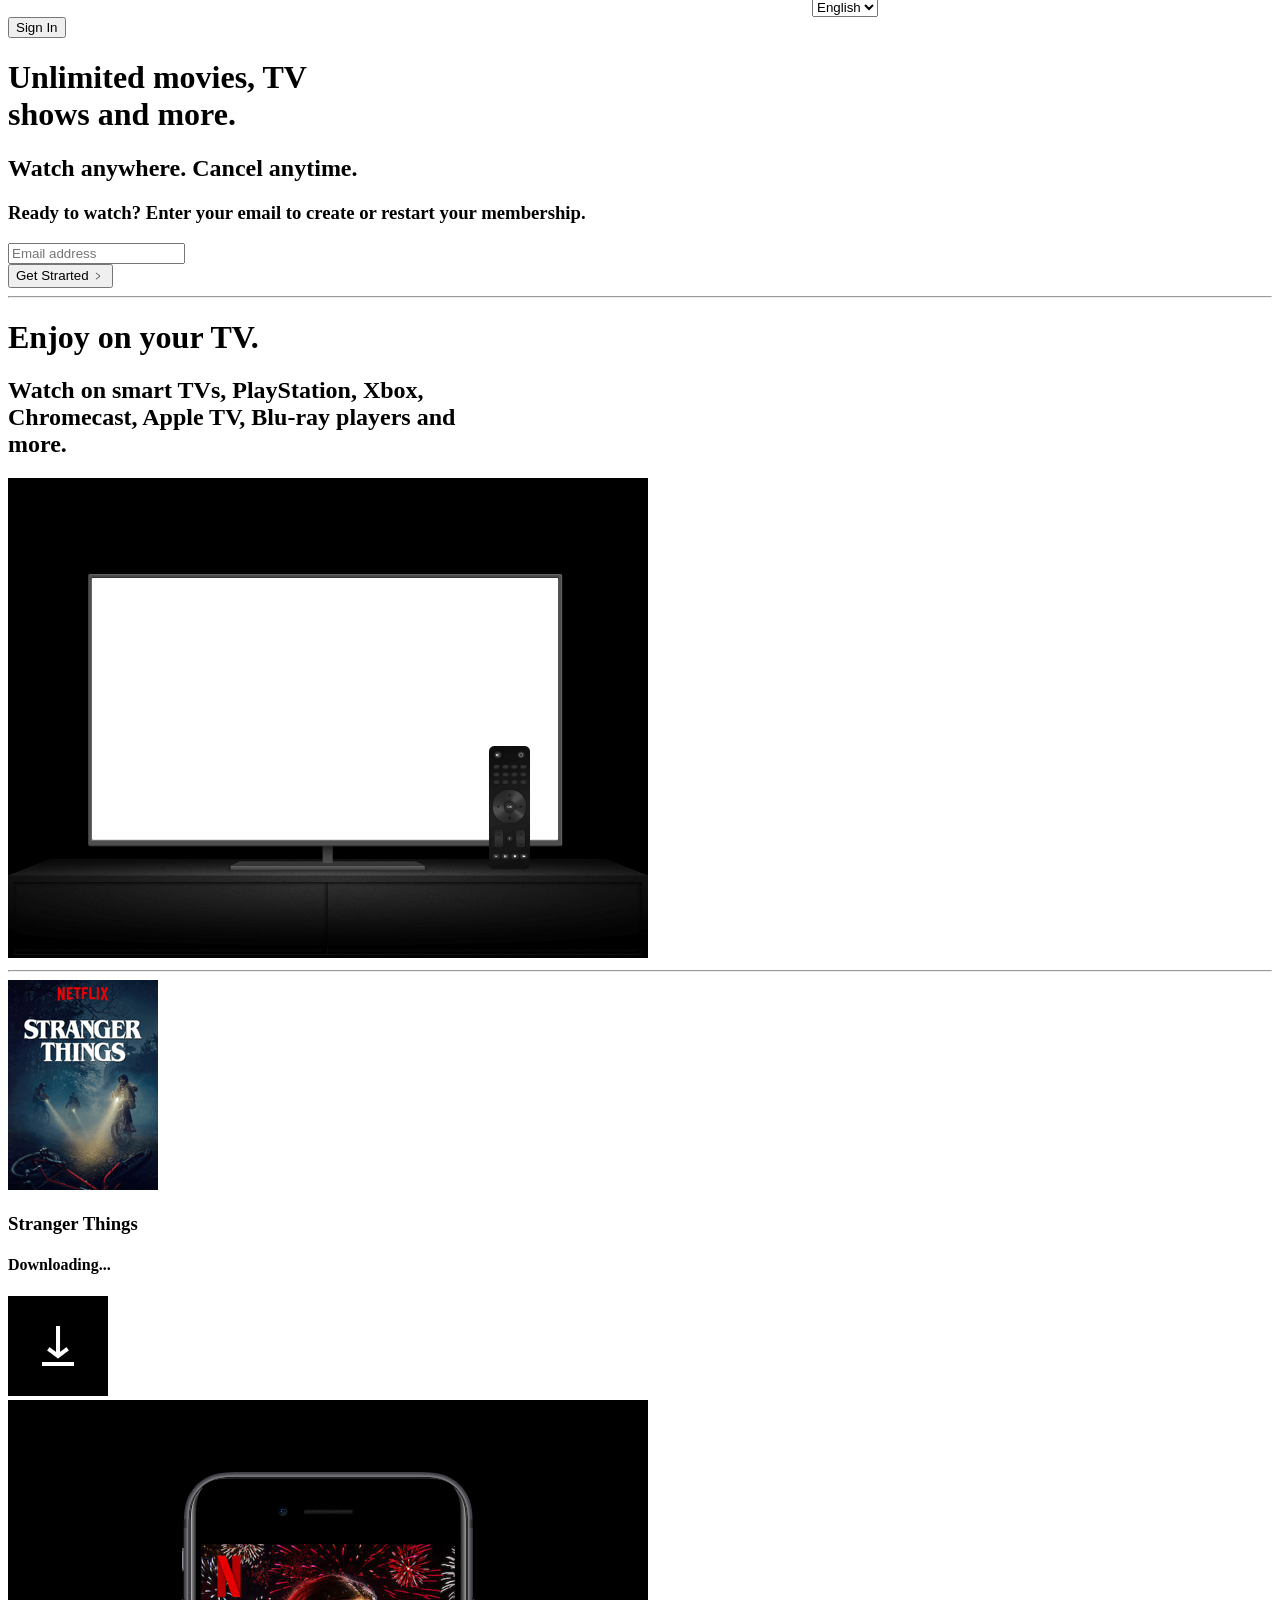
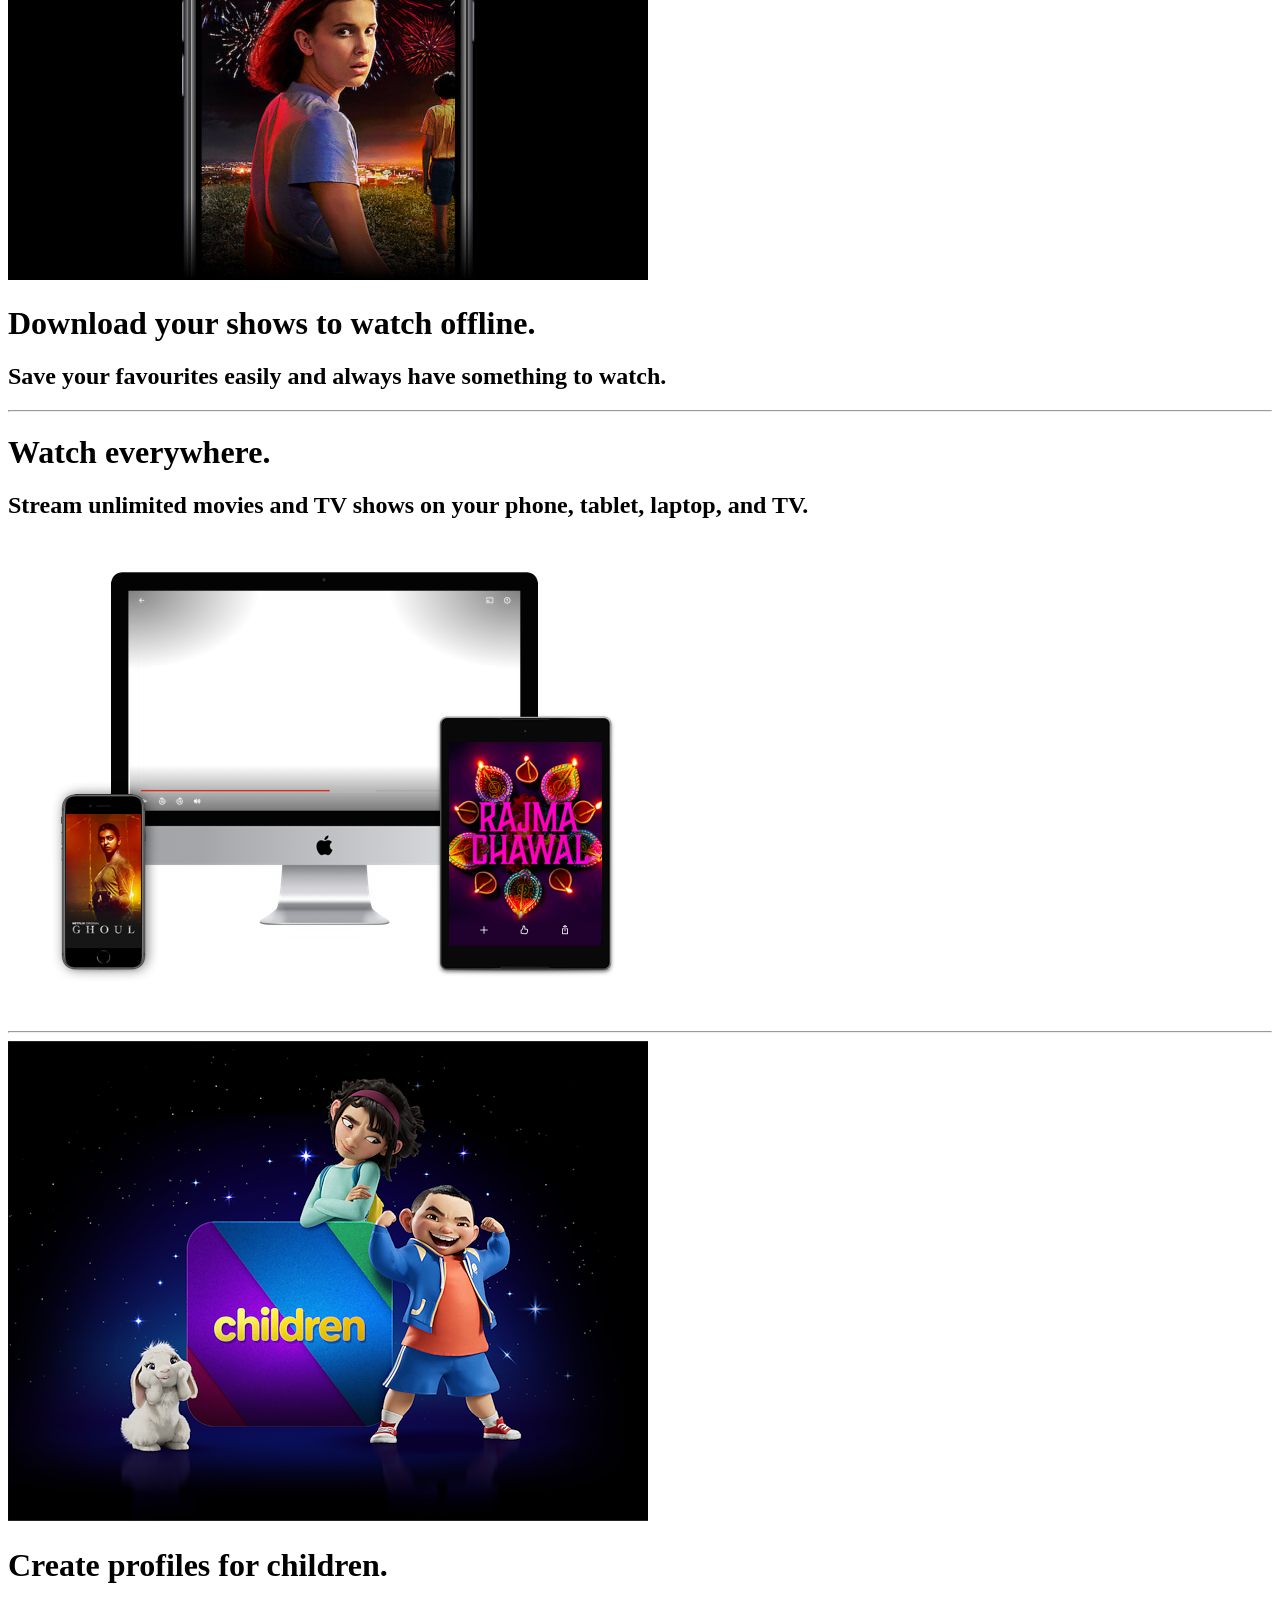
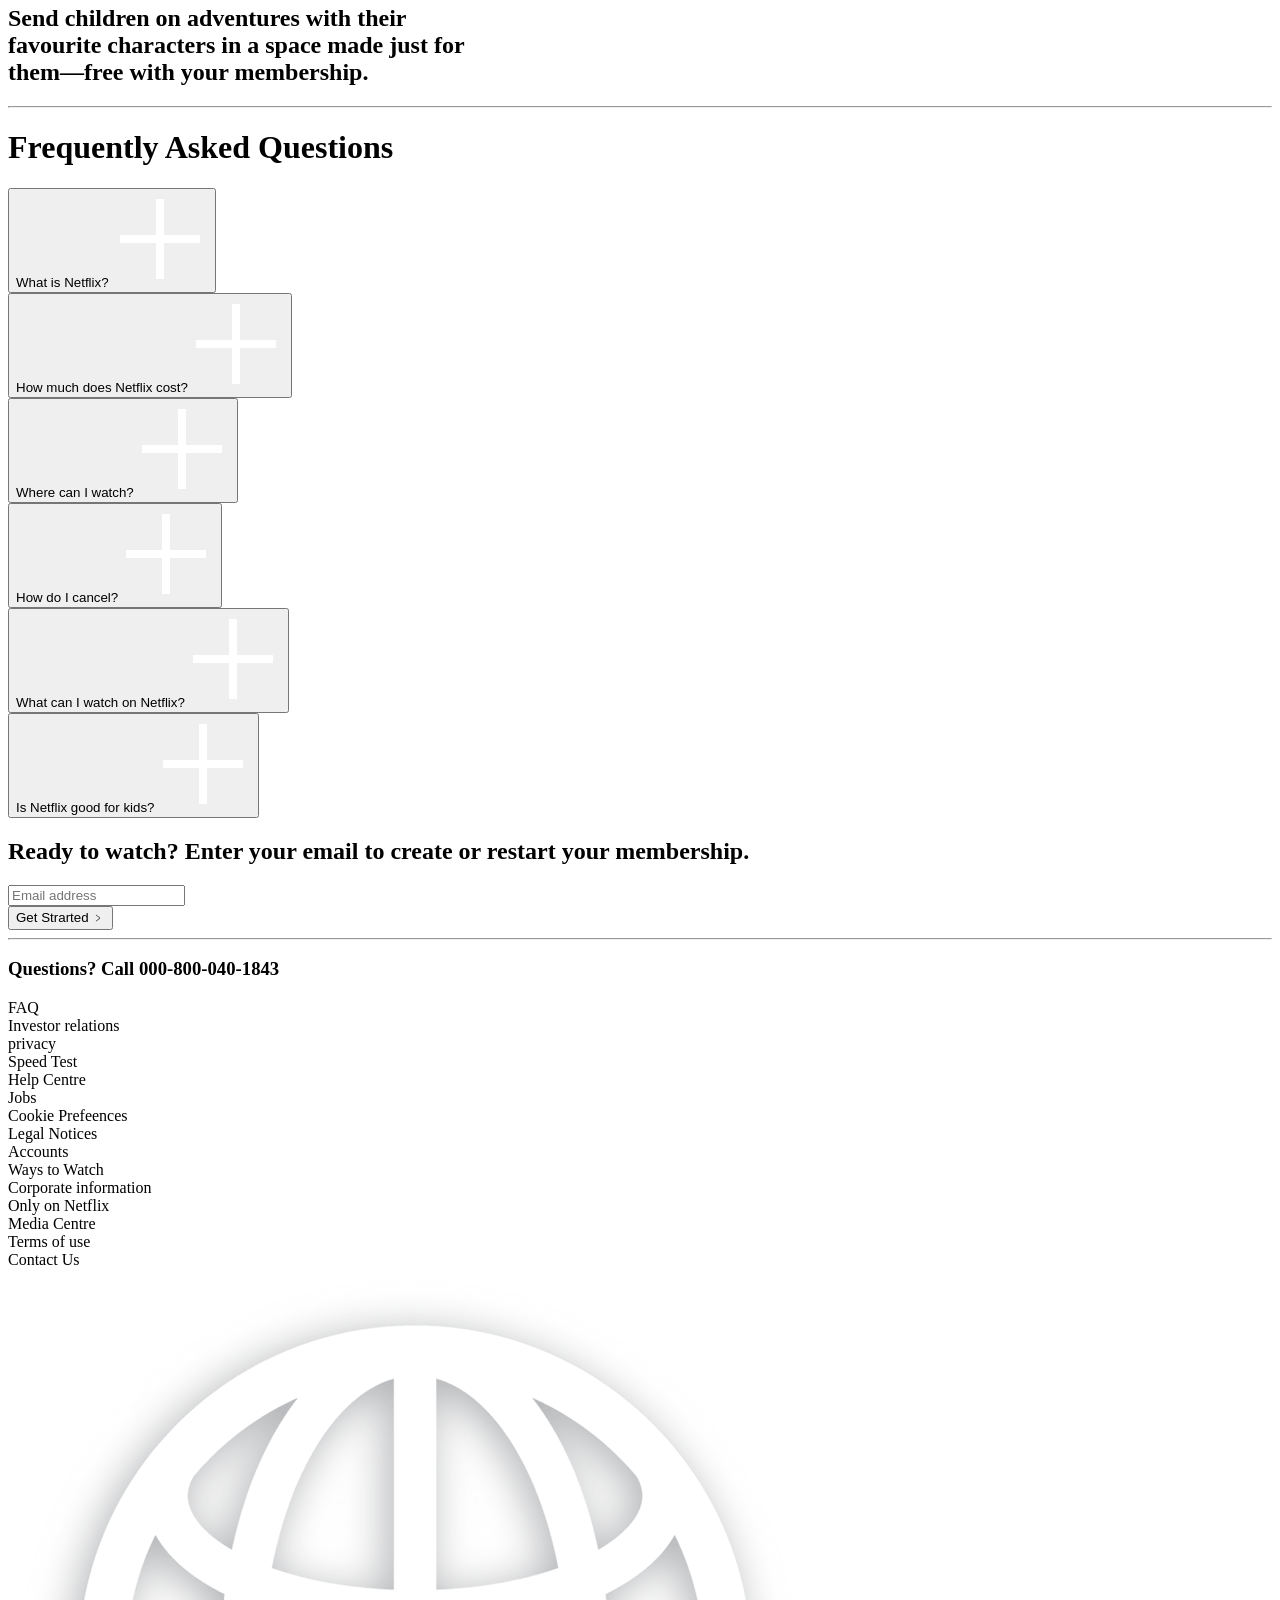
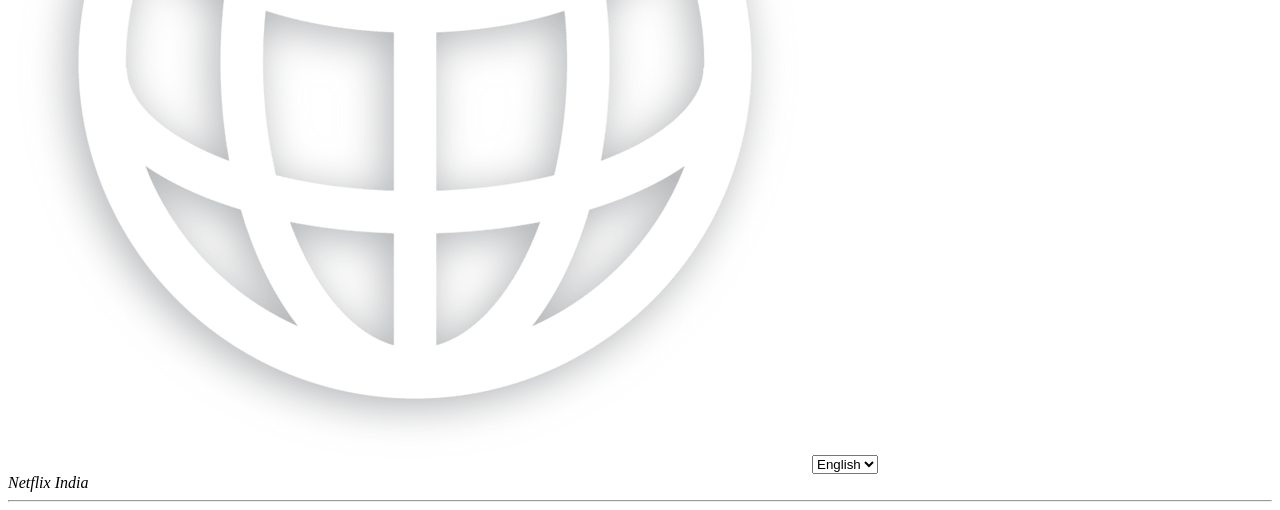
==== commit 40021fff: "address tag added" ====
--- a/index.html
+++ b/index.html
@@ -189,7 +189,7 @@
                 </div>
                 <div>                   
             </div>
-            <div class="netflix-india">Netflix India</div>
+            <div class="netflix-india"> <address>Netflix India</address> </div>
         </div>
         <hr class="hr2">
     </body>
